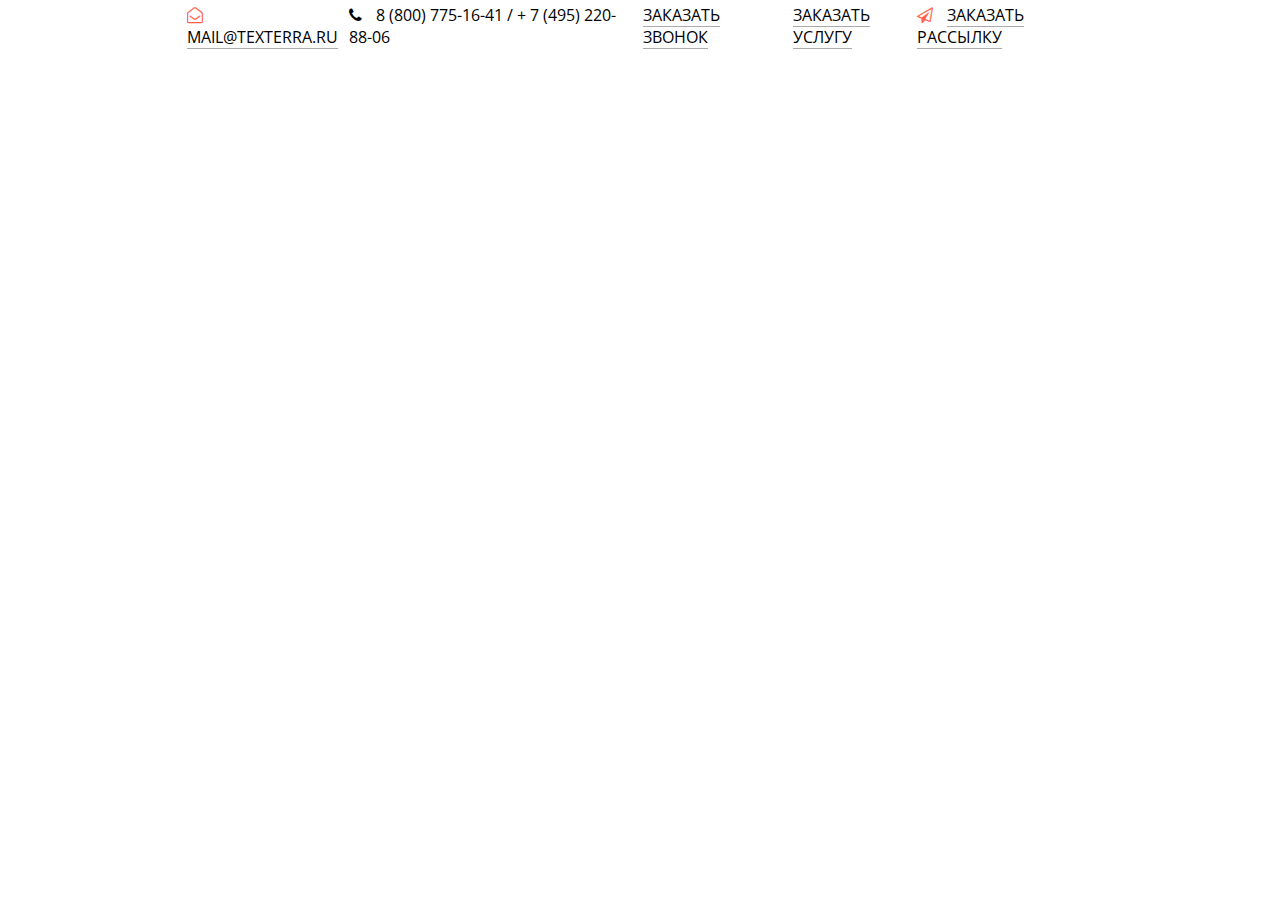
==== projects/texterra/index.html @ 7dff96b5 "First steps" ====
<!DOCTYPE html>
<html lang="en">
<head>
    <meta charset="UTF-8">
    <meta name="viewport" content="width=device-width, initial-scale=1.0">
    <meta http-equiv="X-UA-Compatible" content="ie=edge">
    <title>Копия сайта TexTerra</title>
    <link rel="stylesheet" href="https://stackpath.bootstrapcdn.com/font-awesome/4.7.0/css/font-awesome.min.css">
    <link rel="stylesheet" href="css/main.css">
    <link href="https://fonts.googleapis.com/css?family=Open+Sans+Condensed:300,700&amp;subset=cyrillic,cyrillic-ext" rel="stylesheet">
</head>
<body>
   <div class="header-contacts">
       <div class="content-area wide">
           <div class="mail-header">
                <i class="fa fa-envelope-open-o" aria-hidden="true"></i>
                <span class="underline-span">MAIL@TEXTERRA.RU</span>
           </div>
           <div class="callback-header">
               <div class="phones">
                    <i class="fa fa-phone" aria-hidden="true"></i>
                    <span>8 (800) 775-16-41</span> / <span>+ 7 (495) 220-88-06</span>
               </div>
               <div class="order-call">
                    <span class="underline-span">заказать звонок</span>
               </div>
               <div class="order-service">
                    <span class="underline-span">заказать услугу</span>
               </div>
           </div>
           <div class="mailing-header" >
                <i class="fa fa-paper-plane-o" aria-hidden="true"></i>
                <span class="underline-span">заказать рассылку</span>
           </div>

       </div>
   </div> 
</body>
</html>
---- projects/texterra/css/main.css ----
body {
    margin: 0;
    font-family: 'Open Sans Condensed', sans-serif;
}
div.header-contacts  {
    height: 52px; 
    display: flex;
    align-items: center;
    text-transform: uppercase;
}
div.header-contacts .mail-header span, div.header-contacts .callback-header span, div.header-contacts .mailing-header span {
    cursor: pointer;
    transition: 0.3s;
}
div.header-contacts .mail-header span:hover, div.header-contacts .callback-header span:hover, div.header-contacts .mailing-header span:hover {
    border-color: transparent;
}
.content-area {
    margin: 0 auto;
}
.content-area.wide {
    width: 906px; 
}
div.header-contacts .content-area {
    display: flex;
    justify-content: space-between;
    align-items: center;
    
}
div.header-contacts .content-area .callback-header {
    display: flex;
    justify-content: space-between;

}
div.header-contacts .content-area .callback-header .order-call {
    margin: 0 20px;
}
.underline-span {
    border-bottom: 1px solid #aaa;
}
div.header-contacts .mail-header {

}
div.header-contacts i {
    color: tomato;
    margin-right: 10px;
}
div.header-contacts .callback-header i {
    color: black;
}
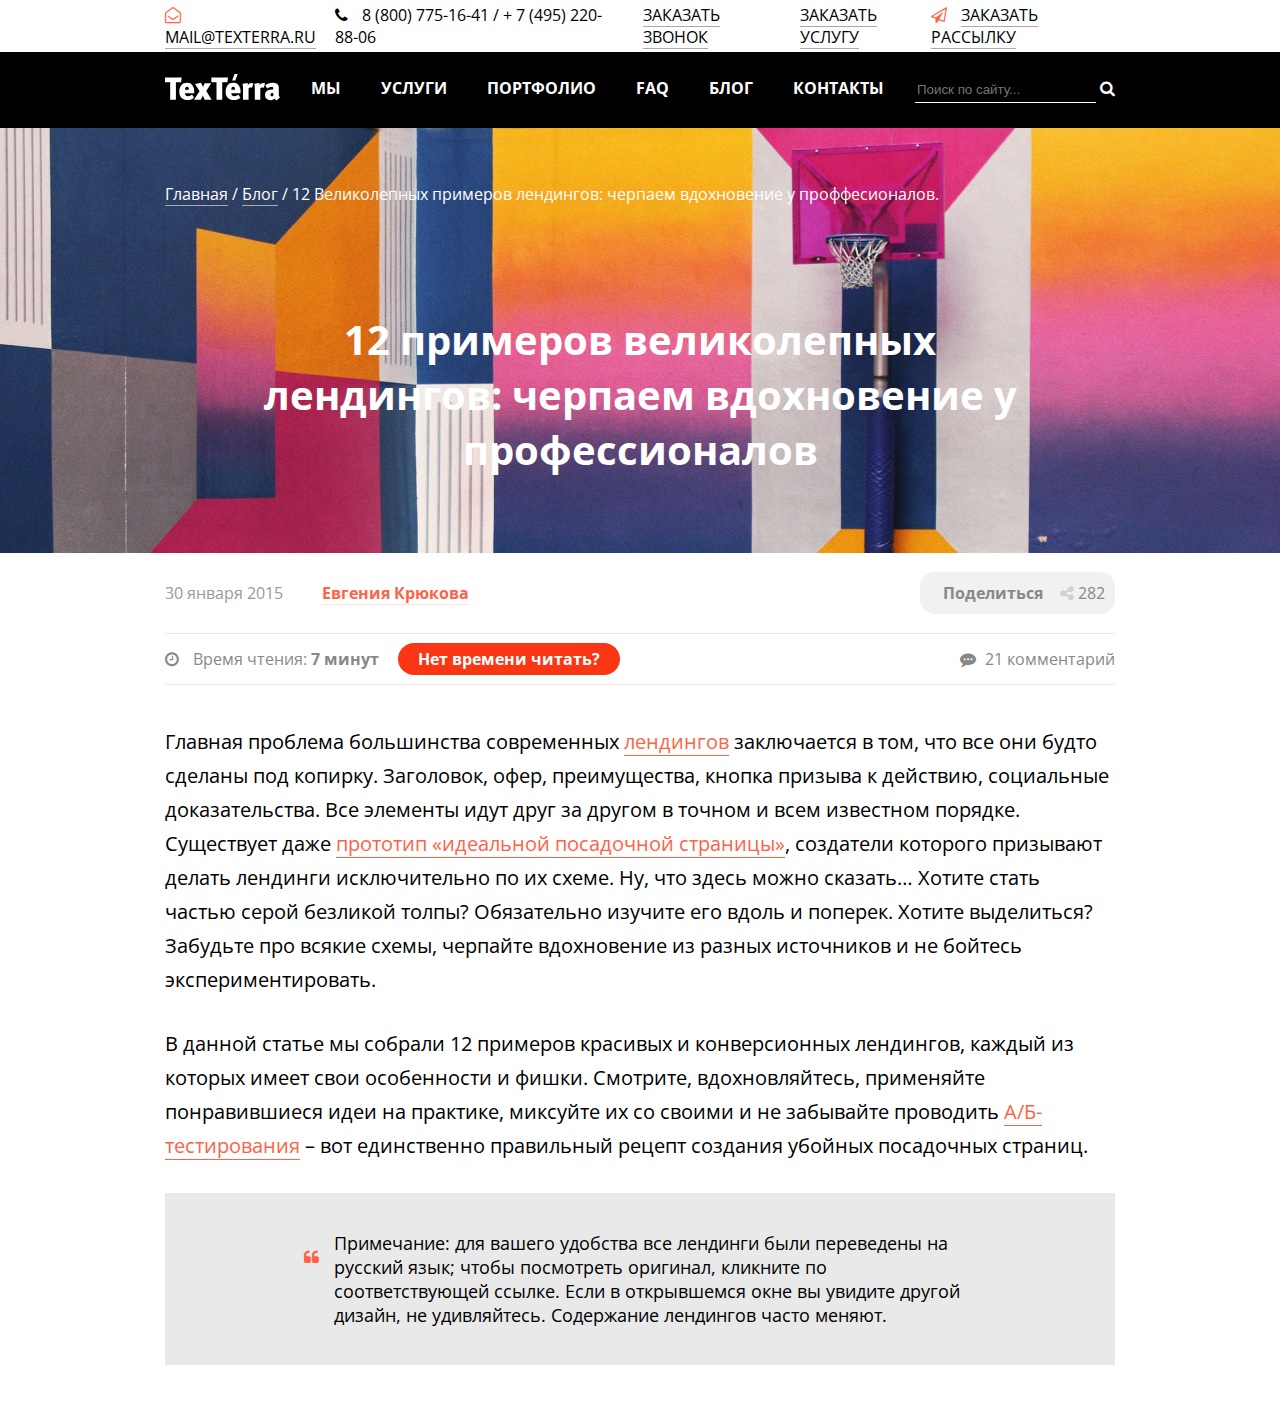
==== commit 367d47e6: "homework" ====
--- a/projects/texterra/index.html
+++ b/projects/texterra/index.html
@@ -34,6 +34,117 @@
            </div>
 
        </div>
+   </div>
+   <div class="header-info">
+       <div class="content-area wide">
+            <div class="header-logo">
+                <svg x="0px" y="0px" width="115px" height="26.403px" viewBox="-42.512 -7.701 115 26.403" enable-background="new -42.512 -7.701 115 26.403" xml:space="preserve">
+                        <title>Texterra</title>
+                        <path d="M26.999-7.701h3.162c-0.877,2.146-1.521,4.616-2.495,6.554h-3.02C25.501-3.271,26.168-5.579,26.999-7.701z"></path>
+                        <polygon points="-31.619,18.031 -37.366,18.031 -37.366,0.606 -42.512,0.606 -42.512,-4.101 -25.803,-4.101 -26.473,0.606
+                            -31.619,0.606 "></polygon>
+                        <polygon points="14.722,18.031 8.998,18.031 8.998,0.606 3.852,0.606 3.852,-4.101 20.537,-4.101 19.866,0.606 14.722,0.606 "></polygon>
+                        <path d="M41.056,18.031h-5.541V8.084c0.083-1.998-0.086-3.999-0.506-5.955l5.073-0.854c0.217,0.625,0.329,1.279,0.349,1.938
+                            c0.692-1.217,1.967-1.987,3.367-2.03c0.72,0.007,1.432,0.172,2.08,0.485l-1.271,4.477c-0.487-0.291-1.049-0.442-1.614-0.438
+                            c-0.828-0.039-1.593,0.428-1.938,1.177V18.031z"></path>
+                        <path d="M-3.856,15.495c-0.324-0.585-0.572-1.207-0.738-1.852C-4.426,14.288-4.177,14.91-3.856,15.495z"></path>
+                        <path d="M-13.318,10.231c0,0,0-0.184,0-0.277c0.212-2.323-0.464-4.64-1.892-6.485c-1.283-1.555-3.226-2.411-5.24-2.308
+                            c-2.152-0.1-4.243,0.742-5.723,2.308c-1.461,1.806-2.186,4.099-2.032,6.414l0,0c0,0.143,0,0.3,0,0.441
+                            c-0.058,2.342,0.871,4.604,2.563,6.227c1.487,1.207,3.349,1.844,5.262,1.803h0.322c2.428,0.049,4.793-0.769,6.67-2.308l-2.124-3.113
+                            l0,0c-1.186,0.974-2.645,1.551-4.177,1.659h-0.137c-0.931,0.079-1.827-0.378-2.308-1.177c-0.273-0.569-0.414-1.194-0.416-1.824
+                            h9.231V10.231z M-22.549,7.762c0.032-0.792,0.314-1.551,0.807-2.17c0.33-0.347,0.792-0.53,1.27-0.508
+                            c0.707-0.054,1.356,0.386,1.568,1.062c0.182,0.551,0.261,1.13,0.232,1.707v0.164h-3.808L-22.549,7.762z"></path>
+                        <path d="M-0.855,9.954l-0.393-0.604l4.893-7.705h-6.462l-0.738,1.407c-0.421,0.849-0.702,1.761-0.83,2.701l0,0
+                            c-0.208-0.882-0.542-1.73-0.993-2.516l-1.246-2.169l-5.885,1.154l4.615,7.27l-0.299,0.435l-5.354,8.104h6.761l0.993-1.709
+                            c0.538-0.813,0.914-1.719,1.109-2.679l0,0c0.168,0.645,0.418,1.267,0.738,1.852l1.176,2.536h6.923L-0.855,9.954z"></path>
+                        <path d="M33.023,10.231c0,0,0-0.184,0-0.277c0.21-2.323-0.465-4.64-1.896-6.485c-1.277-1.559-3.222-2.415-5.237-2.308
+                            c-2.15-0.1-4.241,0.742-5.725,2.308c-1.458,1.806-2.181,4.099-2.03,6.414l0,0c0,0.143,0,0.3,0,0.441
+                            c-0.057,2.342,0.872,4.604,2.563,6.227c1.49,1.203,3.349,1.84,5.264,1.803h0.3c2.427,0.049,4.791-0.769,6.668-2.308l-2.124-3.185
+                            l0,0c-1.15,0.981-2.577,1.584-4.084,1.73h-0.139c-0.933,0.079-1.824-0.378-2.308-1.177c-0.273-0.569-0.416-1.194-0.416-1.824h9.231
+                            L33.023,10.231z M23.792,7.762c-0.022-0.771,0.195-1.528,0.622-2.17c0.33-0.343,0.795-0.528,1.271-0.508
+                            c0.696-0.043,1.337,0.395,1.547,1.062c0.18,0.551,0.255,1.13,0.229,1.707v0.164h-3.69L23.792,7.762z"></path>
+                        <path d="M52.823,18.031h-5.515V8.084c0.082-1.998-0.09-3.999-0.51-5.955l5.077-0.854c0.213,0.625,0.329,1.279,0.348,1.938
+                            c0.693-1.217,1.967-1.987,3.368-2.03c0.72,0.007,1.432,0.172,2.075,0.485l-1.288,4.477c-0.491-0.291-1.049-0.442-1.619-0.438
+                            c-0.824-0.039-1.588,0.428-1.937,1.177V18.031z"></path>
+                        <path d="M69.416,18.702L69.416,18.702h-0.232H69.416z"></path>
+                        <path d="M72.439,15.54c-0.869-0.72-1.3-1.844-1.131-2.956c0,0,0,0,0-0.161V9.954V6.77c0.025-0.856-0.071-1.71-0.273-2.54
+                            C70.72,3.203,69.981,2.36,69,1.921c-1.217-0.547-2.543-0.809-3.877-0.76c-1.387,0.003-2.762,0.253-4.062,0.738
+                            c-1.15,0.416-2.255,0.95-3.297,1.592l1.982,3.439c0.869-0.661,1.847-1.169,2.885-1.5c0.58-0.154,1.176-0.23,1.779-0.23
+                            c0.404-0.051,0.81,0.086,1.105,0.369c0.176,0.35,0.247,0.742,0.206,1.131v1.017h-0.944c-1.709-0.06-3.402,0.36-4.893,1.199
+                            c-0.428,0.263-0.813,0.577-1.154,0.944l0,0c-0.824,0.925-1.251,2.135-1.199,3.371c-0.052,1.428,0.491,2.817,1.499,3.829
+                            c1.108,0.981,2.563,1.477,4.038,1.387c1.529,0.067,3.027-0.416,4.227-1.364c0.427,0.689,1.067,1.222,1.82,1.525h0.322l2.93-2.862
+                            l0.12-0.116L72.439,15.54z M65.842,14.108c-0.149,0.143-0.322,0.259-0.509,0.345c-0.244,0.124-0.514,0.188-0.787,0.188
+                            c-0.502,0.022-0.981-0.21-1.267-0.626c-0.164-0.288-0.255-0.614-0.255-0.947c0,0,0,0,0-0.157c0.03-0.518,0.315-0.989,0.761-1.252
+                            c0.483-0.255,1.023-0.382,1.57-0.367h0.486V14.108z"></path>
+                </svg>
+            </div>
+            <div class="header-menu">
+                <span>Мы</span>
+                <span>Услуги</span>
+                <span>Портфолио</span>
+                <span>FAQ</span>
+                <span>Блог</span>
+                <span>Контакты</span>
+            </div>
+            <div class="header-search">
+                <input type="text" placeholder="Поиск по сайту..." style="outline: none; border: none; border-bottom: 1px solid white;">
+                <i class="fa fa-search" aria-hidden="true"></i>
+            </div>    
+       </div>
    </div> 
+   <div class="title-section">
+        <div class="content-area wide">
+            <div class="breadcrumbs">
+                <span class="underline-span">Главная</span> /
+                <span class="underline-span">Блог</span> /
+                <span>12 Великолепных примеров лендингов: черпаем вдохновение у проффесионалов.</span>
+            </div>
+            <div class="main-title">
+                <h1>12 примеров великолепных лендингов: черпаем вдохновение у профессионалов</h1>
+            </div>
+        </div>
+   </div>
+   <div class="main-section">
+       <div class="content-area wide">
+           <div class="first-line">
+                <div class="left-part">   
+                    <span class="date">30 января 2015</span>
+                    <span class="author">Евгения Крюкова</span>
+                </div>
+            <div class="right-part">
+                <span class="share">Поделиться</span>
+                <i class="fa fa-share-alt" aria-hidden="true"></i>
+                <span class="share-q">282</span>
+            </div>
+           </div>
+           <div class="second-line">
+               <div class="left-part">
+                    <i class="fa fa-clock-o" aria-hidden="true"></i>
+                    <span class="read-time">Время чтения:</span>
+                    <span class="ttr">7 минут</span>
+                    <span class="red-box">Нет времени читать?</span>
+               </div>
+               <div class="right-part">
+                    <i class="fa fa-commenting" aria-hidden="true"></i>
+                    <span>21 комментарий</span>
+
+               </div>
+           </div>
+           <div class="text-section">
+                <div class="first-paragraph">
+                    <p>Главная проблема большинства современных <a>лендингов</a> заключается в том, что все они будто сделаны под копирку. Заголовок, офер, преимущества, кнопка призыва к действию, социальные доказательства. Все элементы идут друг за другом в точном и всем известном порядке. Существует даже <a>прототип «идеальной посадочной страницы»</a>, создатели которого призывают делать лендинги исключительно по их схеме. Ну, что здесь можно сказать… Хотите стать частью серой безликой толпы? Обязательно изучите его вдоль и поперек. Хотите выделиться? Забудьте про всякие схемы, черпайте вдохновение из разных источников и не бойтесь экспериментировать.</p>
+                </div>
+                <div class="second-paragraph">
+                    <p>В данной статье мы собрали 12 примеров красивых и конверсионных лендингов, каждый из которых имеет свои особенности и фишки. Смотрите, вдохновляйтесь, применяйте понравившиеся идеи на практике, миксуйте их со своими и не забывайте проводить <a>A/Б-тестирования</a> – вот единственно правильный рецепт создания убойных посадочных страниц.</p>
+                </div>
+                <div class="quote">
+                    <i class="fa fa-quote-left" aria-hidden="true"></i>
+                    <div class="quote1">
+                    <p>Примечание: для вашего удобства все лендинги были переведены на русский язык; чтобы посмотреть оригинал, кликните по соответствующей ссылке. Если в открывшемся окне вы увидите другой дизайн, не удивляйтесь. Содержание лендингов часто меняют.</p>
+                    </div>
+                </div>
+           </div>
+       </div>
+   </div>
 </body>
 </html>--- a/projects/texterra/css/main.css
+++ b/projects/texterra/css/main.css
@@ -19,12 +19,12 @@
     margin: 0 auto;
 }
 .content-area.wide {
-    width: 906px; 
+    width: 950px; 
 }
 div.header-contacts .content-area {
     display: flex;
     justify-content: space-between;
-    align-items: center;
+    align-items: center; 
     
 }
 div.header-contacts .content-area .callback-header {
@@ -37,9 +37,6 @@
 }
 .underline-span {
     border-bottom: 1px solid #aaa;
-}
-div.header-contacts .mail-header {
-
 }
 div.header-contacts i {
     color: tomato;
@@ -48,3 +45,188 @@
 div.header-contacts .callback-header i {
     color: black;
 }
+
+/* Header info */
+.header-info .header-logo, .header-info .header-menu span {
+    cursor: pointer;
+}
+.header-info {
+    height: 76px;
+    background-color: #000000;
+    display: flex;
+    align-items: center;
+    color: white;
+}
+.header-info svg {
+    fill: white;
+}
+.header-info .content-area {
+    text-transform: uppercase;
+    font-weight: bold;
+    display: flex;
+    justify-content: space-between;
+    align-items: center;
+}
+.header-info .content-area .header-menu {
+    display: flex;
+    height: 76px;
+}
+.header-info .content-area .header-menu span {
+    display: flex;
+    align-items: center;
+    margin: 0 20px;
+    border-bottom: 4px solid transparent;
+}
+.header-info .content-area .header-menu span:hover{
+    border-bottom: 4px solid #c22740;
+}
+.header-info .header-search input {
+    background-color: black;
+    color: #999;
+    padding-bottom: 5px;
+}
+
+/* Title-section */
+ 
+.title-section {
+    height: 425px;
+    background: url(../img/section_bg.jpeg) no-repeat top;
+    background-size: cover;
+    color: white;
+}
+.title-section .content-area {
+    padding: 55px;
+}
+.title-section .content-area.wide .breadcrumbs .underline-span {
+    border-bottom: 1px solid #aaa;
+}
+.title-section .content-area.wide .breadcrumbs .underline-span {
+    cursor: pointer;
+    transition: 0.3s;
+}
+.title-section .content-area.wide .breadcrumbs .underline-span:hover {
+    border-color: transparent;
+}
+.title-section .content-area.wide .main-title h1 {
+    text-align: center;
+    font-size: 40px;
+}
+.title-section .main-title {
+    padding: 80px;
+}
+
+/* Main-section First-line */
+
+.main-section .content-area .first-line {
+    height: 80px;
+    display: flex;
+    justify-content: space-between;
+    align-items: center; 
+}
+.main-section .date {
+    color: #999;
+}
+.main-section .left-part .author  {
+margin: 35px;
+color: tomato;
+font-weight: bold;
+border-bottom: 1px solid rgba(255, 99, 71, 0.178);
+cursor: pointer;
+transition: 0.3s;
+}
+.main-section .left-part .author:hover {
+    border-color: transparent;
+}
+.main-section  .first-line .right-part {
+    background: rgb(241, 241, 241); 
+    color: #888; 
+    padding: 10px; 
+    border-radius: 15px; 
+    cursor: pointer;
+} 
+div.main-section .right-part .share {
+    font-weight: bold;
+    padding: 13px;
+}
+div.main-section .first-line .right-part i { 
+    color: rgb(209, 209, 209);
+}
+
+.main-section .content-area .first-line {
+    border-bottom: 1px solid  rgba(170, 170, 170, 0.26);
+}
+/* Second-line */
+.main-section .content-area .second-line {
+    height: 50px;
+    display: flex;
+    justify-content: space-between;
+    align-items: center; 
+    color: #888;
+}
+.main-section .content-area .second-line i {
+    color: #888;
+}
+.main-section .content-area .left-part .read-time {
+     padding-left: 10px;
+}
+.main-section .content-area .left-part .ttr {
+    font-weight: bold;
+}
+.main-section .content-area .second-line .right-part span {
+    padding-left: 5px;
+}
+.main-section .content-area .second-line .left-part .red-box {
+    background: rgb(250, 54, 20); 
+    color: white;  
+    padding: 5px 20px; 
+    border-radius: 30px; 
+    cursor: pointer;
+    margin: 15px;
+    font-weight: bold;
+}
+.main-section .content-area .second-line {
+    border-bottom: 1px solid rgba(170, 170, 170, 0.26);
+}
+/* Text-section */
+.text-section {
+    padding: 40px 0;
+}
+.text-section .first-paragraph p, .text-section .second-paragraph p {
+    margin: 0px;
+    font-size: 20px;
+    line-height: 1.7;
+    padding-bottom: 30px;
+}
+.text-section a {
+    color: tomato;
+    border-bottom: 1px solid tomato;
+    cursor: pointer;
+}
+.text-section a:hover {
+    border-bottom: transparent;
+}
+/* Quote */
+.text-section .quote1 {
+    text-align: left;
+    width: 642px;
+}
+.text-section .quote i {
+    padding-right: 15px;
+    padding-bottom: 45px;
+    color: tomato;
+}
+.text-section .quote {
+    display: flex;
+    align-items: center;
+    justify-content: center;
+    background-color: rgba(170, 170, 170, 0.26);
+}
+.text-section .quote p {
+    font-size: 18px;
+    width: 631px;
+    display: flex;
+    align-items: left;
+    padding-bottom: 38px;
+    padding-top: 38px;
+    margin: 0px;
+}
